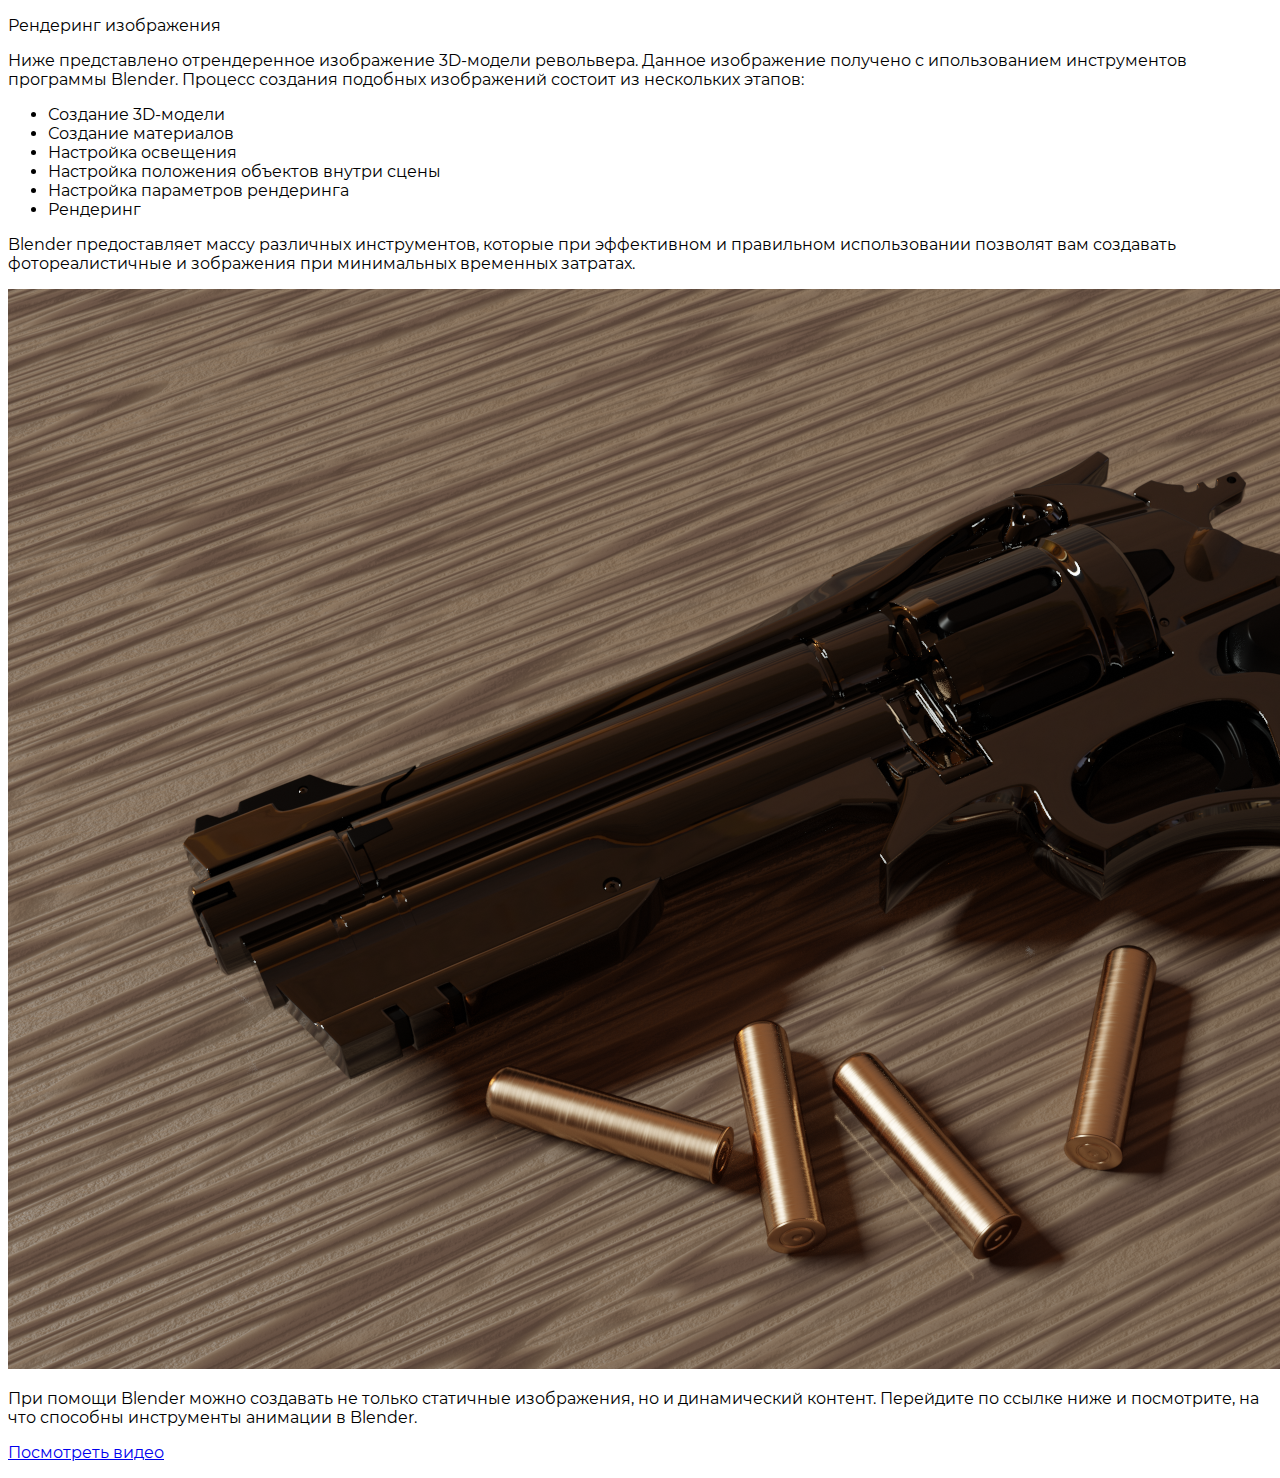
==== img_render.html @ d95c7be9 "created" ====
<!DOCTYPE html>
<html>
<head>
	<meta charset="utf-8">
	<meta name="viewport" content="width=device-width, initial-scale=1, shrink-to-fit=no">
	<title>Рендер изображения</title>
	<link href="https://cdn.jsdelivr.net/npm/bootstrap@5.0.0-beta2/dist/css/bootstrap.min.css" rel="stylesheet" integrity="sha384-BmbxuPwQa2lc/FVzBcNJ7UAyJxM6wuqIj61tLrc4wSX0szH/Ev+nYRRuWlolflfl" crossorigin="anonymous">
	<link rel="stylesheet" type="text/css" href="css/style.css">
</head>
<body>
	<div class="container py-3">
		<div class="row justify-content-center">
			<div class="col">
				<div class="card py-1 w-100 border-0 shadow">
					<div class="card-body justify-content-center">
					  	<p class="card-text text-center h3 mb-3">Рендеринг изображения</p>
					  	<p class="card-text text-start">
							Ниже представлено отрендеренное изображение 3D-модели револьвера.
						  	Данное изображение получено с ипользованием инструментов программы Blender.
						  	Процесс создания подобных изображений состоит из нескольких этапов:
						  	<ul>
							  	<li>
									Создание 3D-модели
							  	</li>
							 	<li>
									Создание материалов
							  	</li>
							  	<li>
									Настройка освещения
							  	</li>
							  	<li>
									Настройка положения объектов внутри сцены
							  	</li>
							  	<li>
									Настройка параметров рендеринга
							  	</li>
							  	<li>
									Рендеринг
							  	</li>
						  	</ul>
					  	</p>
						<p class="card-text text-start">
							Blender предоставляет массу различных инструментов, 
							которые при эффективном и правильном 
							использовании позволят вам создавать фотореалистичные и
							зображения при минимальных временных затратах.
						</p>
					  	<p>
							<img src="img/revolver_render_3.png" class="img-fluid rounded-3" alt="Изображение револьвера">								
						</p>
						<p class="card-text text-start">
							При помощи Blender можно создавать не только статичные
							изображения, но и динамический контент. Перейдите
							по ссылке ниже и посмотрите, на что способны инструменты
							анимации в Blender.
						</p>									
					  	<p class="card-text text-center">
							<a href="video_render.html" class="btn btn-lg btn-dark d-grid">Посмотреть видео</a>
					  	</p>
					</div>
			  	</div>
			</div>
		</div>
	</div>
</body>
</html>
---- css/style.css ----
/* montserrat-regular - latin_cyrillic */
@font-face {
  font-family: 'Montserrat';
  font-style: normal;
  font-weight: 400;
  src: local(''),
       url('../fonts/montserrat-v15-latin_cyrillic-regular.woff2') format('woff2'), /* Chrome 26+, Opera 23+, Firefox 39+ */
       url('../fonts/montserrat-v15-latin_cyrillic-regular.woff') format('woff'); /* Chrome 6+, Firefox 3.6+, IE 9+, Safari 5.1+ */
}

* {
  font-family: 'Montserrat';
}

.round-border-message {
  border-radius: 1.25rem;
  border-bottom-left-radius: 0;
}

.round-border-img {
  border-radius: 50%;
  border: 3px solid #212529;
}

.user {
  height: 60px;
}
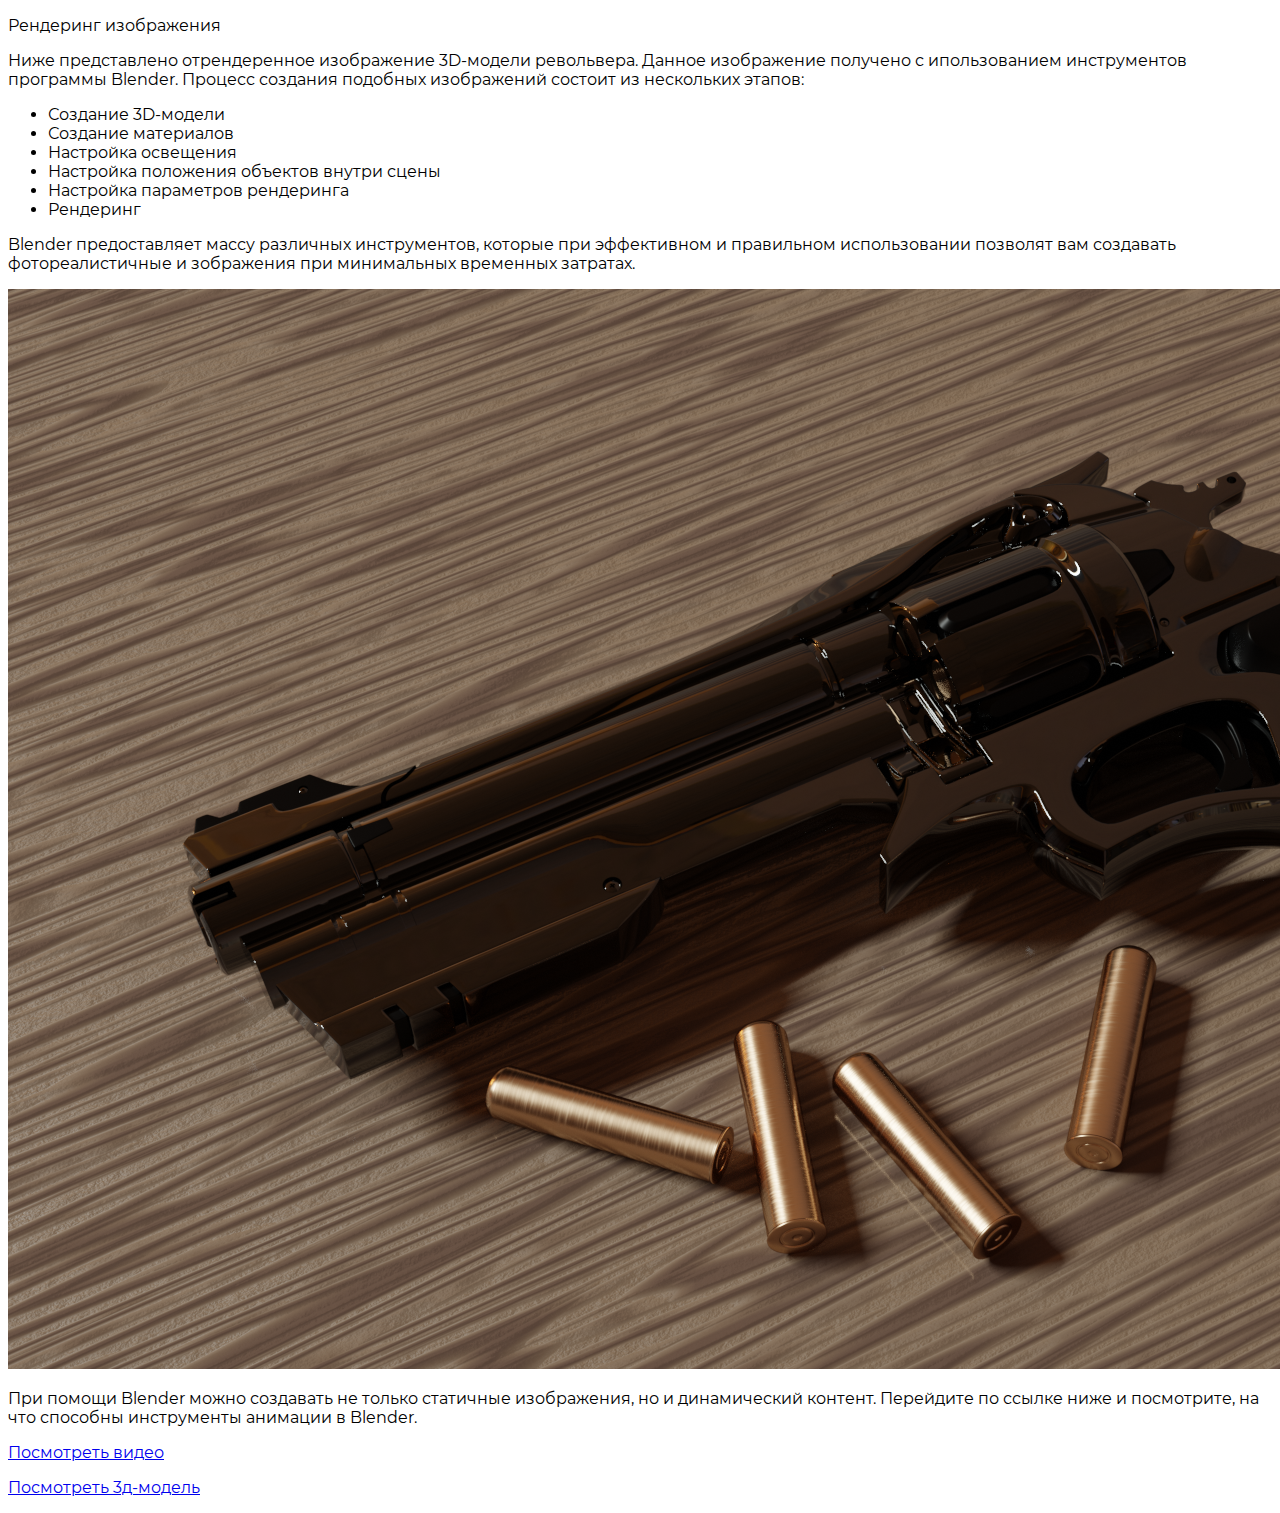
==== commit 695f2e84: "add 3d model page, add link in img_render" ====
--- a/img_render.html
+++ b/img_render.html
@@ -57,6 +57,9 @@
 					  	<p class="card-text text-center">
 							<a href="video_render.html" class="btn btn-lg btn-dark d-grid">Посмотреть видео</a>
 					  	</p>
+						<p class="card-text text-center">
+							<a href="3dmodel.html" class="btn btn-lg btn-dark d-grid">Посмотреть 3д-модель</a>
+					  	</p>
 					</div>
 			  	</div>
 			</div>
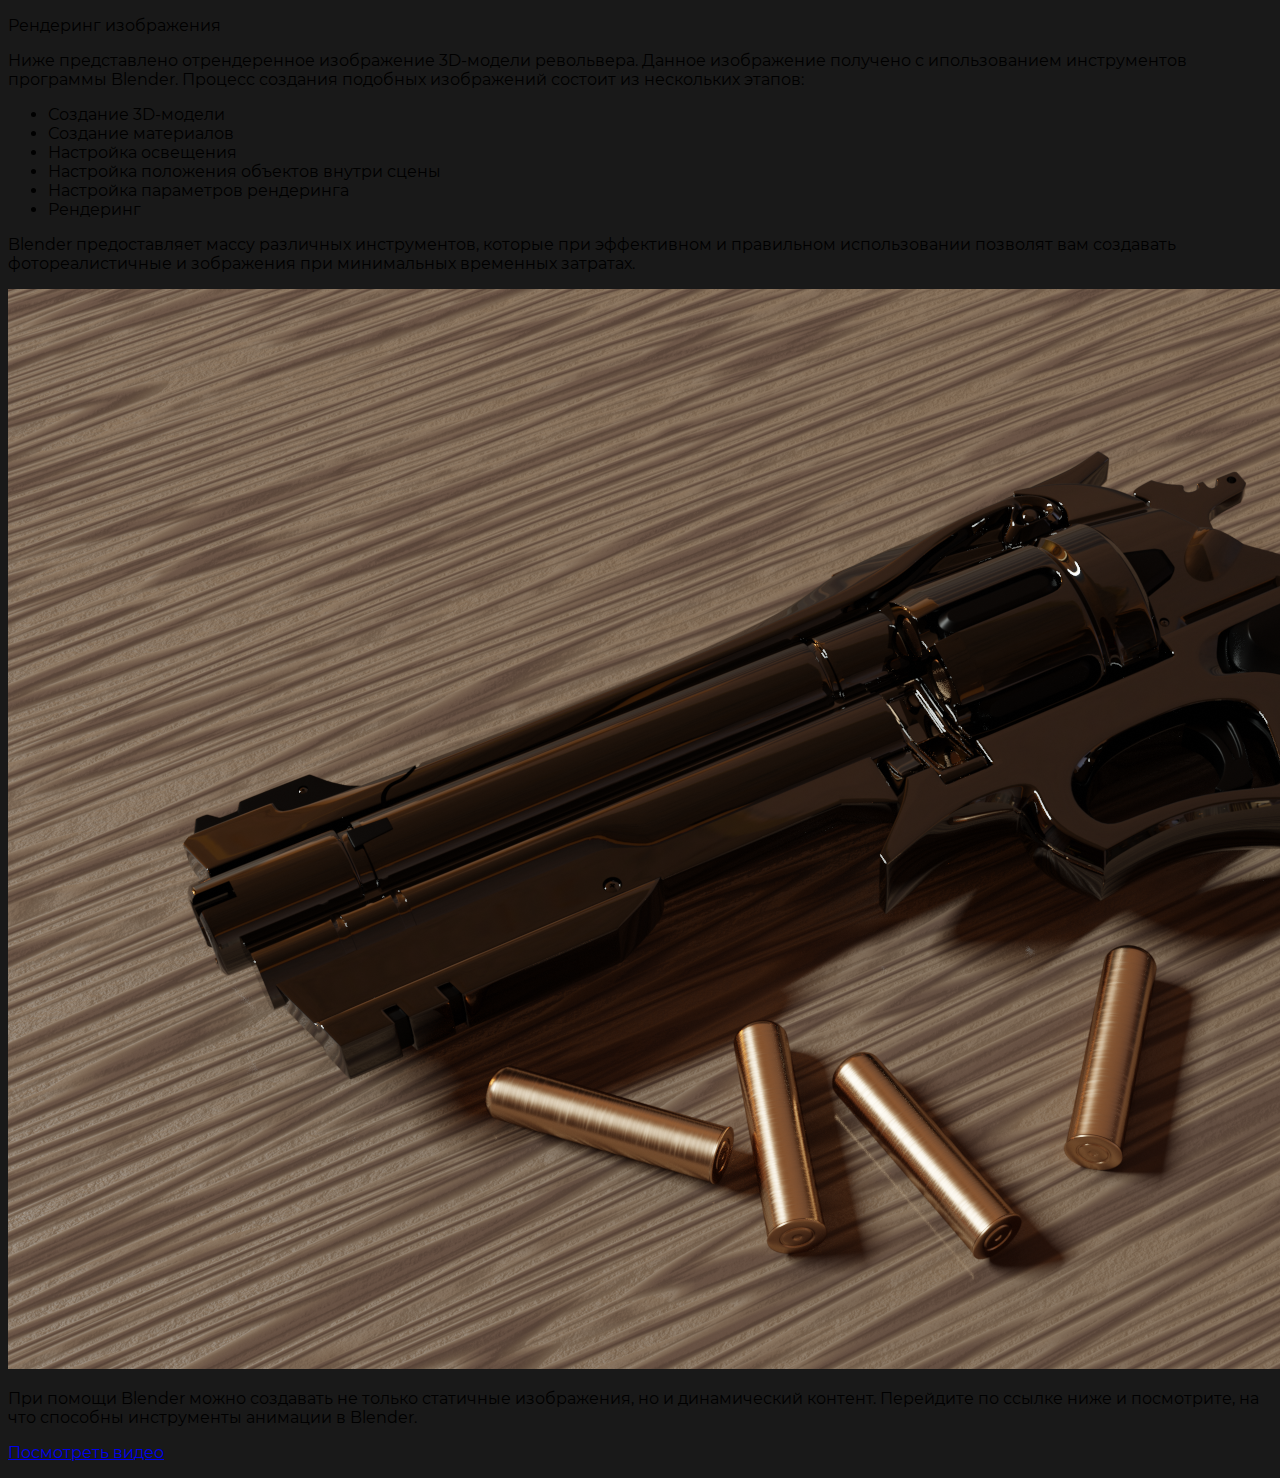
==== commit 2b1c0140: "styles changed, content updated" ====
--- a/img_render.html
+++ b/img_render.html
@@ -7,13 +7,13 @@
 	<link href="https://cdn.jsdelivr.net/npm/bootstrap@5.0.0-beta2/dist/css/bootstrap.min.css" rel="stylesheet" integrity="sha384-BmbxuPwQa2lc/FVzBcNJ7UAyJxM6wuqIj61tLrc4wSX0szH/Ev+nYRRuWlolflfl" crossorigin="anonymous">
 	<link rel="stylesheet" type="text/css" href="css/style.css">
 </head>
-<body>
+<body class="bg-black">
 	<div class="container py-3">
 		<div class="row justify-content-center">
-			<div class="col">
-				<div class="card py-1 w-100 border-0 shadow">
-					<div class="card-body justify-content-center">
-					  	<p class="card-text text-center h3 mb-3">Рендеринг изображения</p>
+			<div class="col-md-8">
+				<div class="card py-1 w-100 border-light bg-black shadow rounded-0">
+					<div class="card-body justify-content-center text-light">
+					  	<p class="card-text text-start display-6 text-warning">Рендеринг изображения</p>
 					  	<p class="card-text text-start">
 							Ниже представлено отрендеренное изображение 3D-модели револьвера.
 						  	Данное изображение получено с ипользованием инструментов программы Blender.
@@ -46,7 +46,7 @@
 							зображения при минимальных временных затратах.
 						</p>
 					  	<p>
-							<img src="img/revolver_render_3.png" class="img-fluid rounded-3" alt="Изображение револьвера">								
+							<img src="img/revolver_render_3.png" class="img-fluid" alt="Изображение револьвера">								
 						</p>
 						<p class="card-text text-start">
 							При помощи Blender можно создавать не только статичные
@@ -55,10 +55,7 @@
 							анимации в Blender.
 						</p>									
 					  	<p class="card-text text-center">
-							<a href="video_render.html" class="btn btn-lg btn-dark d-grid">Посмотреть видео</a>
-					  	</p>
-						<p class="card-text text-center">
-							<a href="3dmodel.html" class="btn btn-lg btn-dark d-grid">Посмотреть 3д-модель</a>
+							<a href="video_render.html" class="btn btn-lg btn-outline-light d-grid rounded-0">Посмотреть видео</a>
 					  	</p>
 					</div>
 			  	</div>
--- a/css/style.css
+++ b/css/style.css
@@ -12,6 +12,10 @@
   font-family: 'Montserrat';
 }
 
+.bg-black {
+  background-color: rgb(25, 25, 25)
+}
+
 .round-border-message {
   border-radius: 1.25rem;
   border-bottom-left-radius: 0;
@@ -24,5 +28,4 @@
 
 .user {
   height: 60px;
-}
-
+}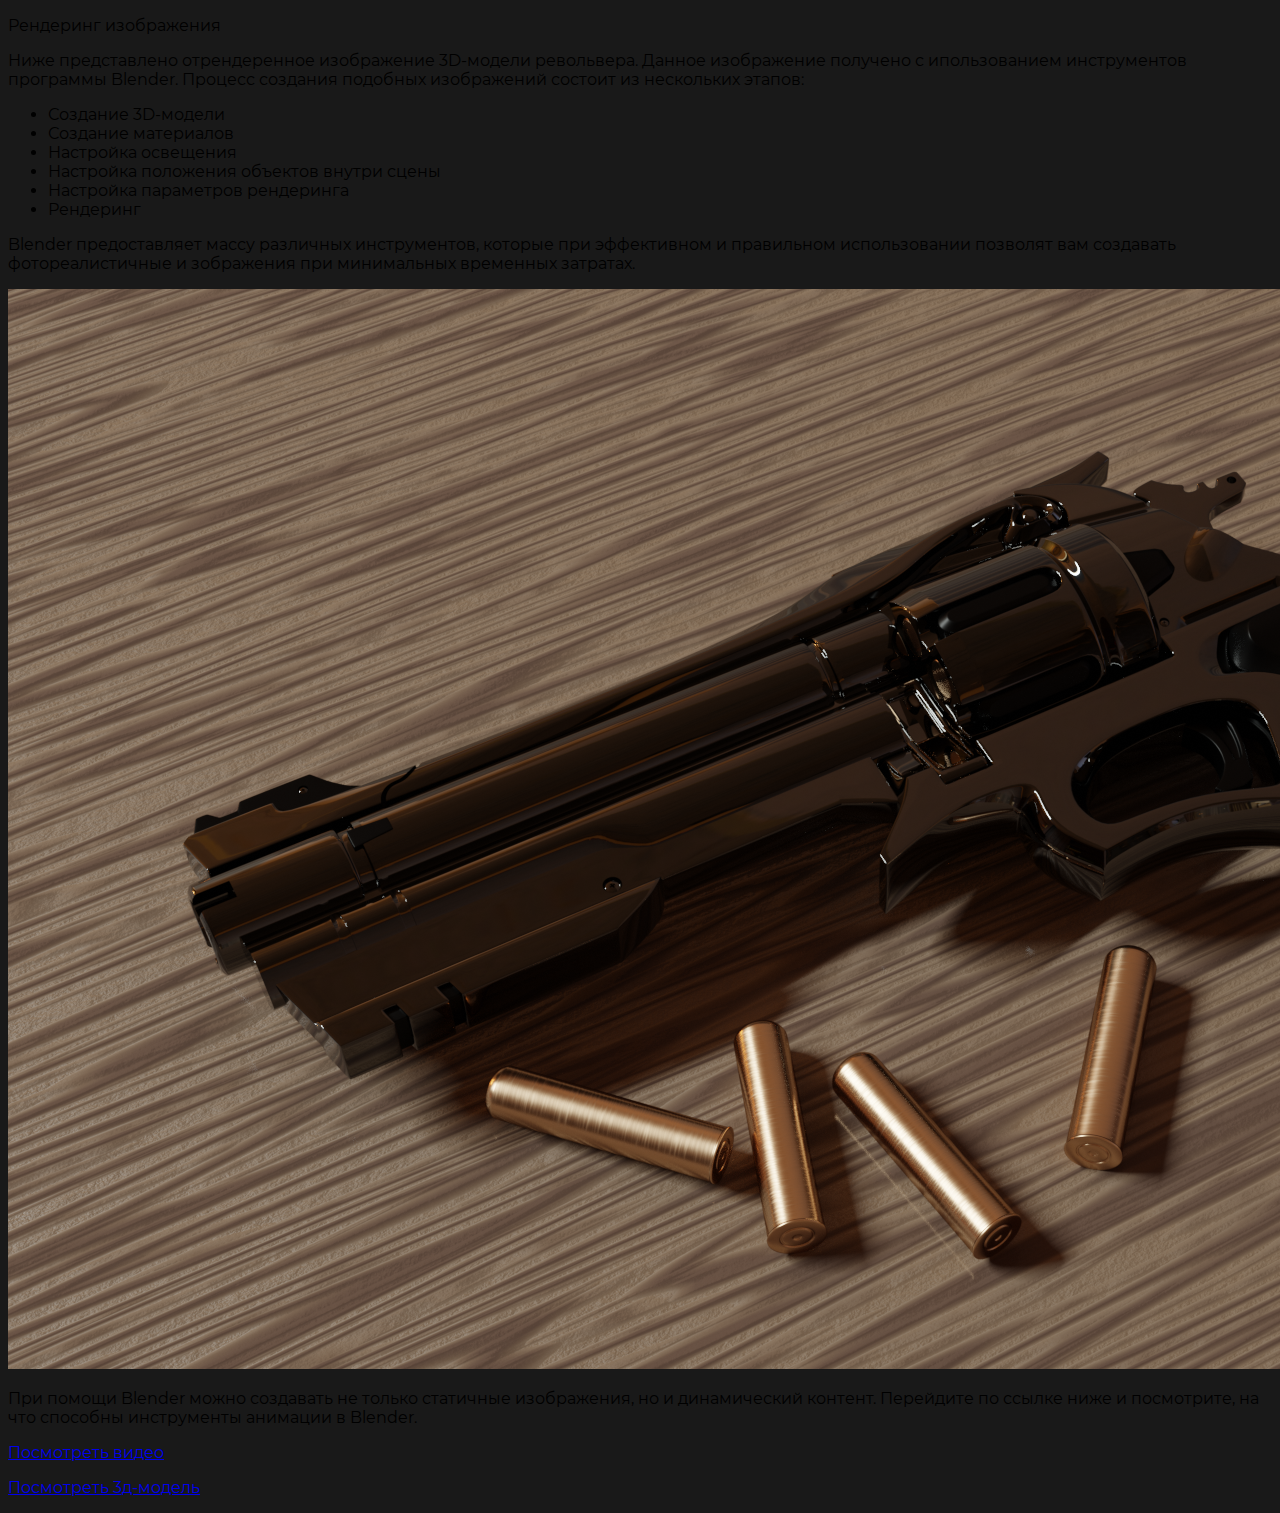
==== commit 3f72dd8d: "Merge ade458b0bc42049c3d3eb1671e33282699fb1efa into 2b1c01405a3714953c5e5d76a45d4ec5ba2b1dad" ====
--- a/img_render.html
+++ b/img_render.html
@@ -57,6 +57,9 @@
 					  	<p class="card-text text-center">
 							<a href="video_render.html" class="btn btn-lg btn-outline-light d-grid rounded-0">Посмотреть видео</a>
 					  	</p>
+						<p class="card-text text-center">
+							<a href="3dmodel.html" class="btn btn-lg btn-dark d-grid">Посмотреть 3д-модель</a>
+					  	</p>
 					</div>
 			  	</div>
 			</div>
